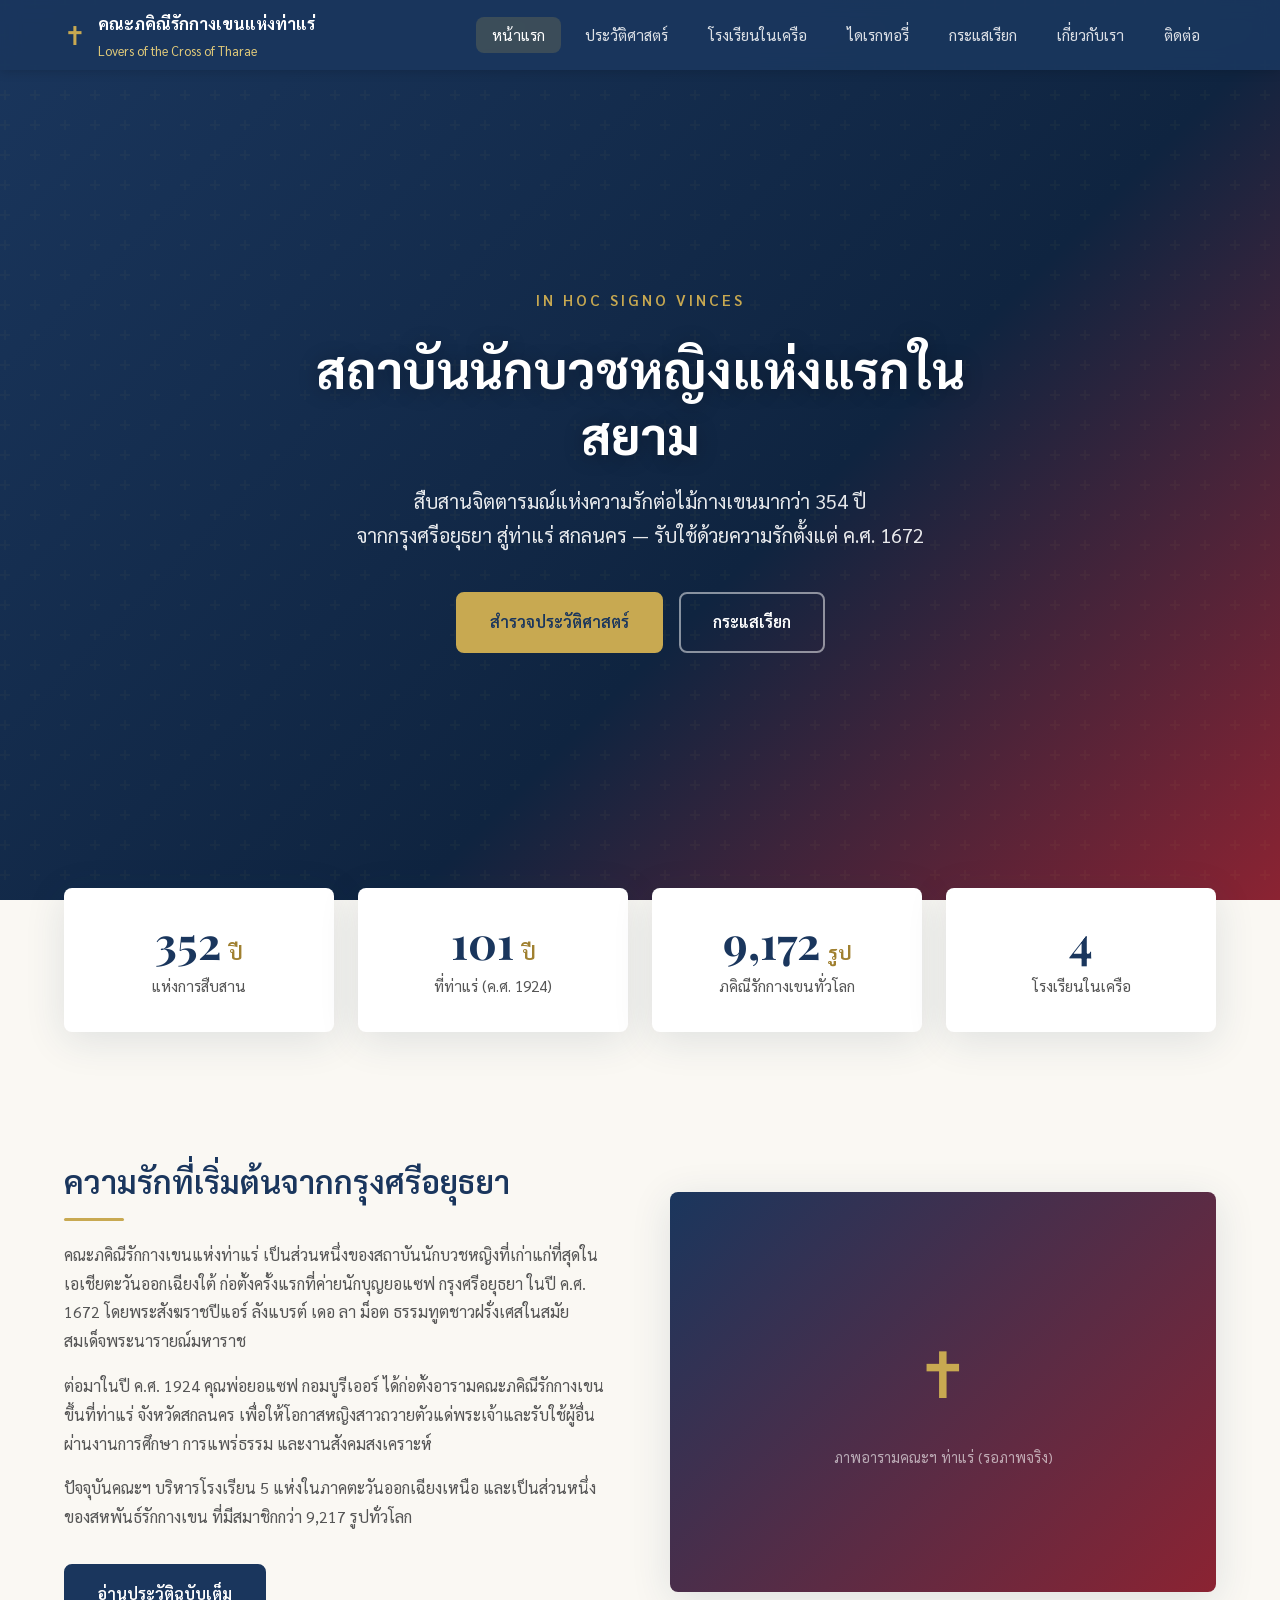
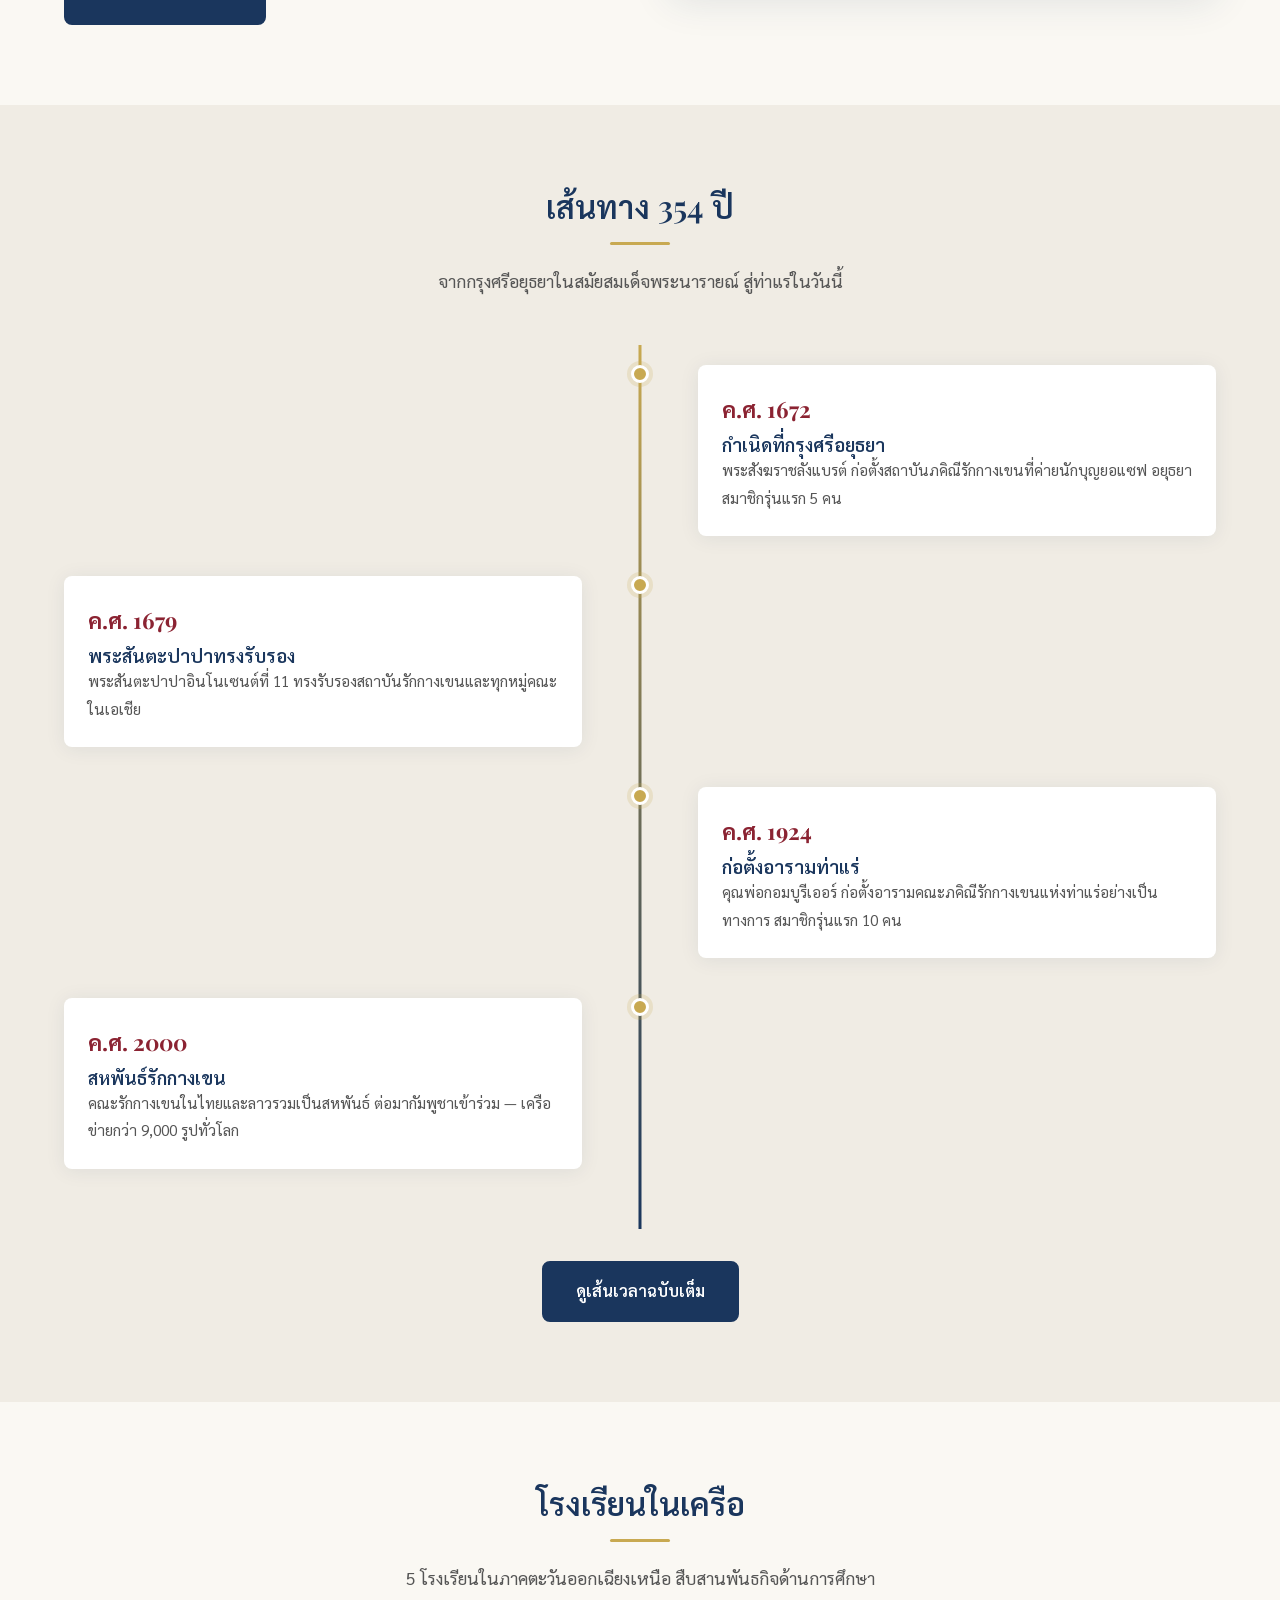
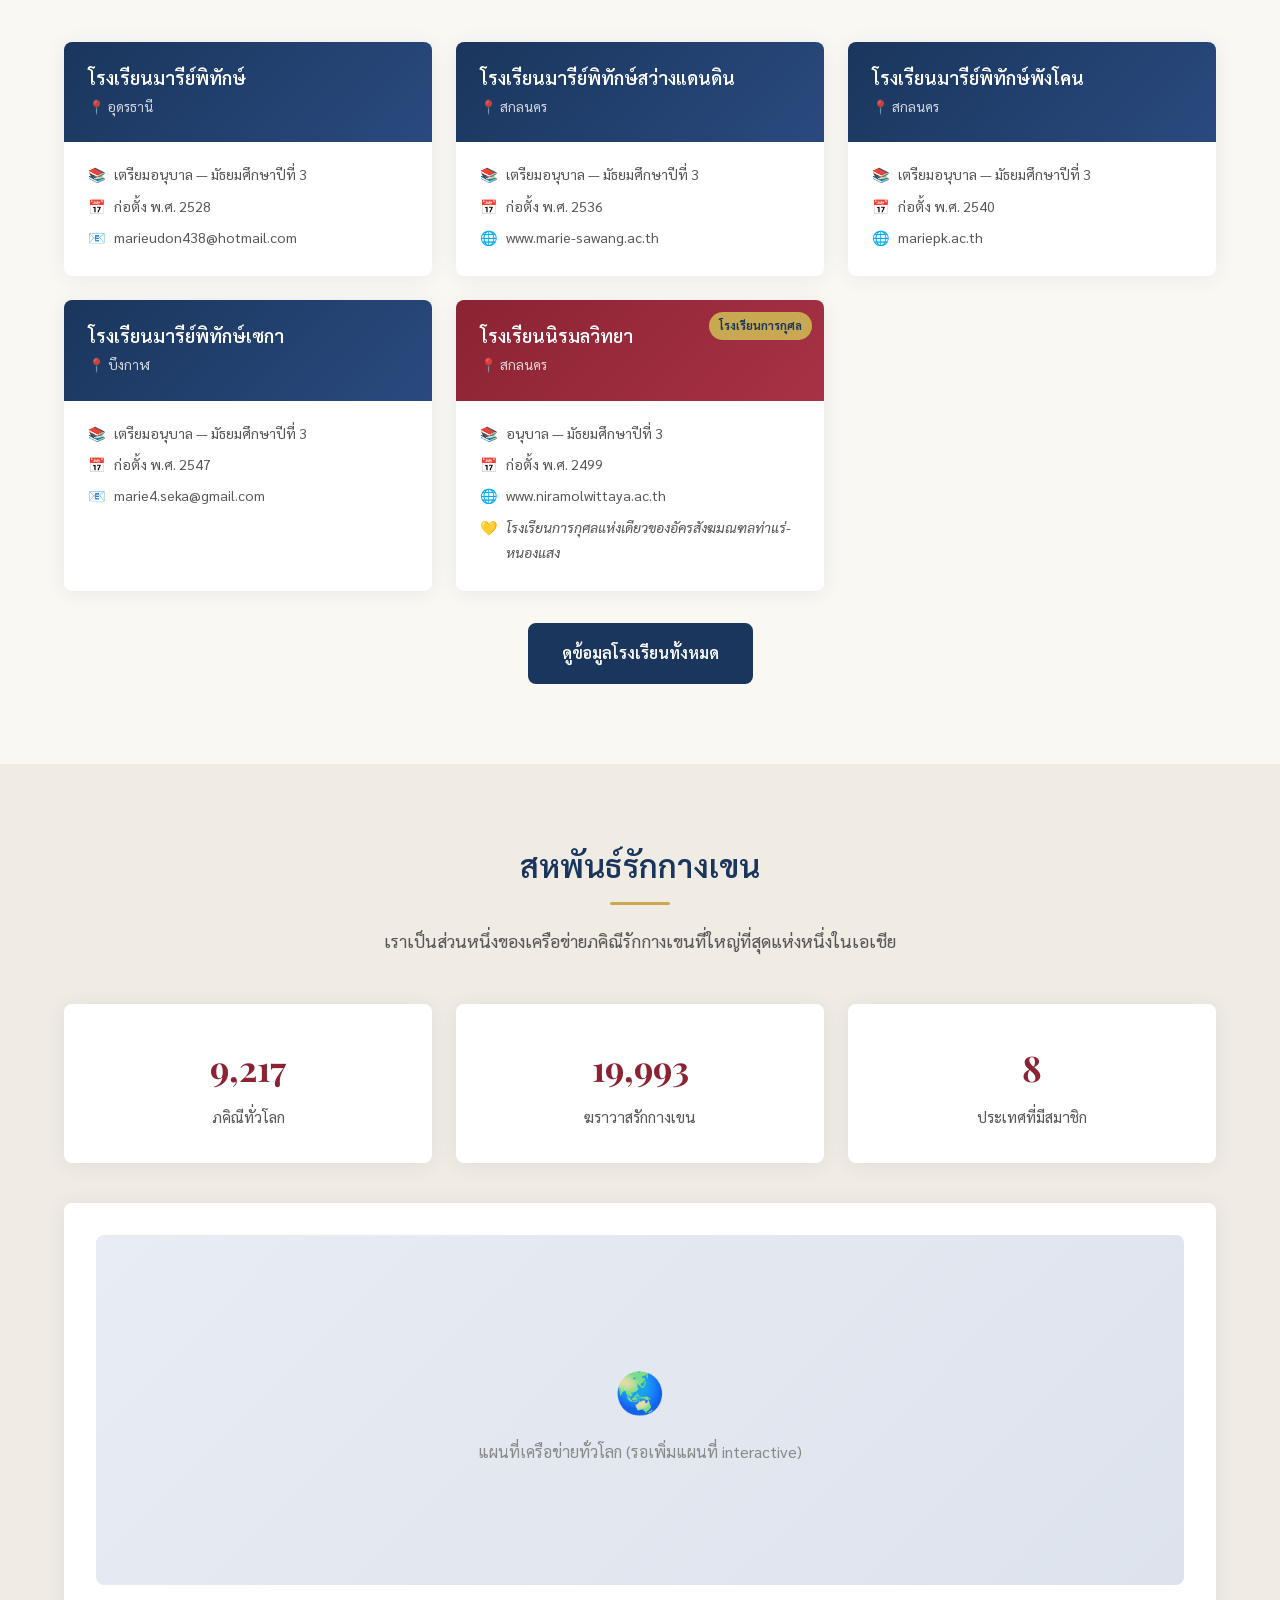
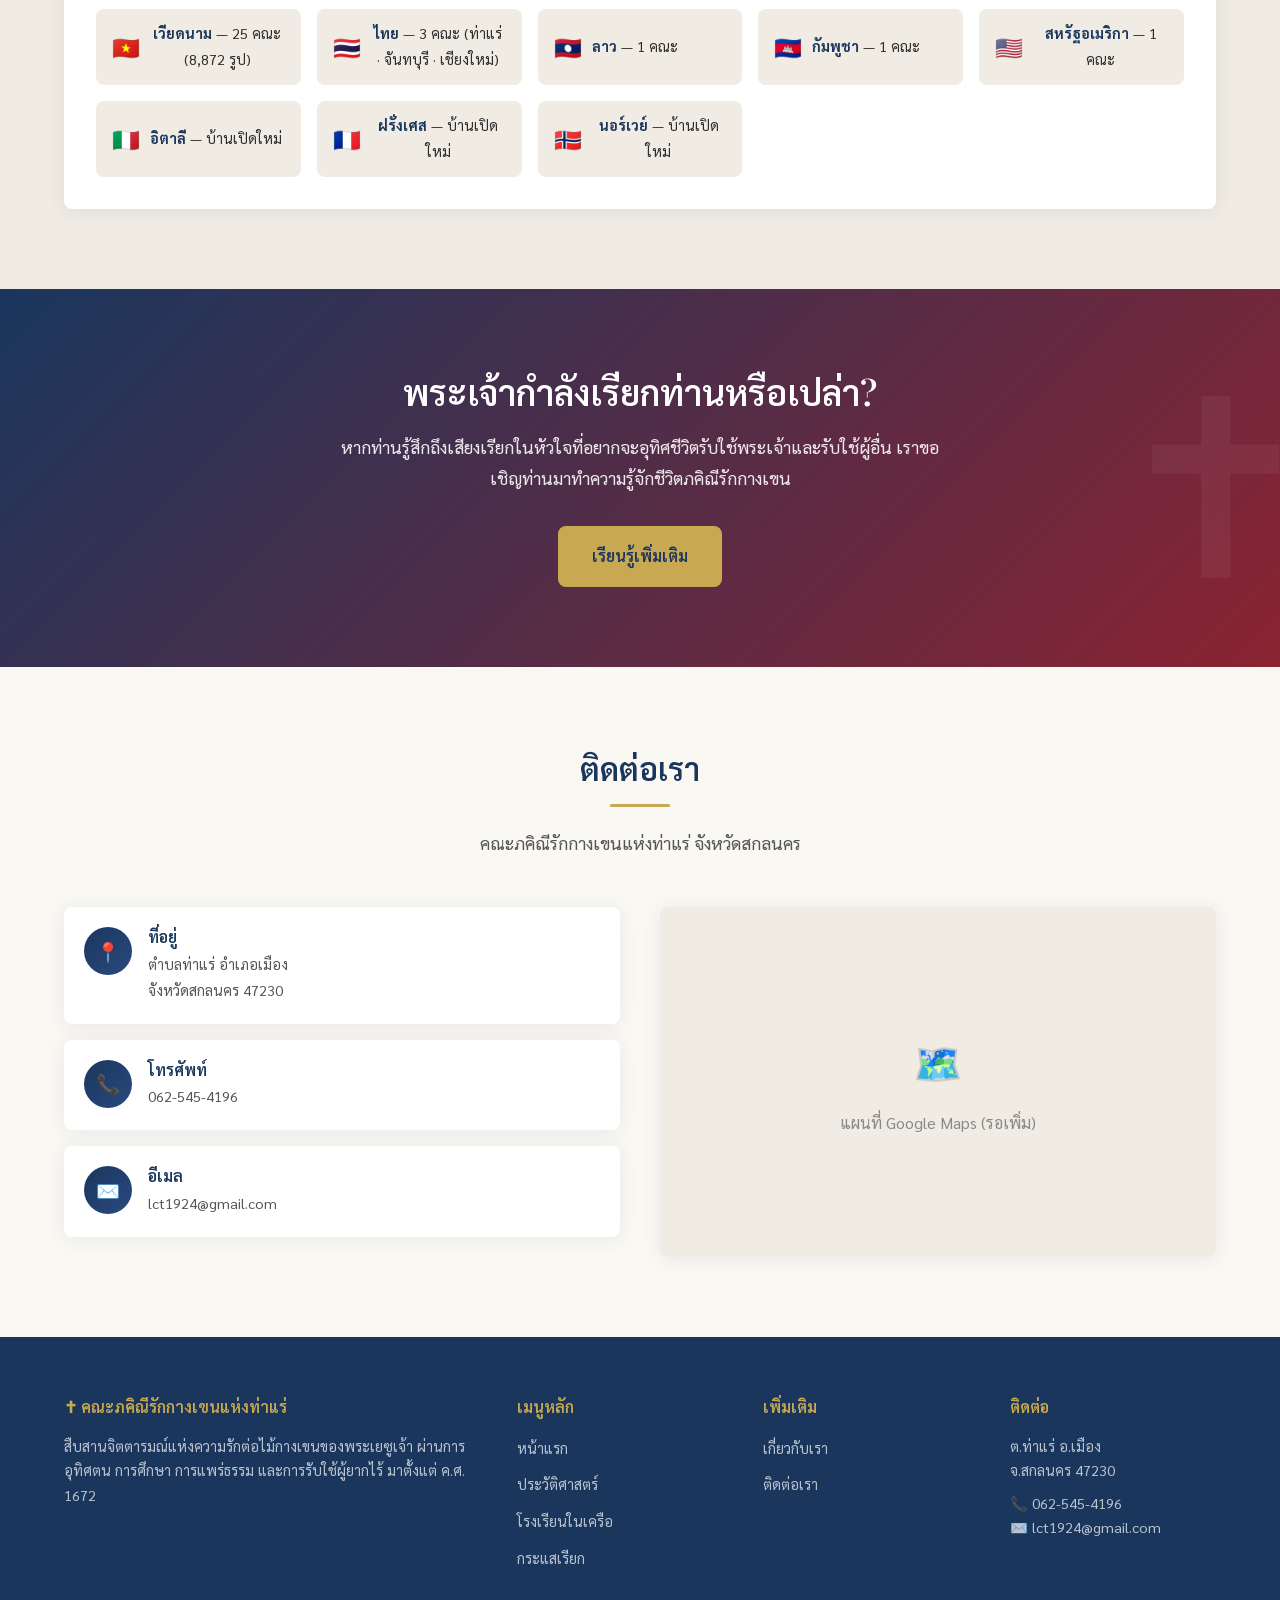
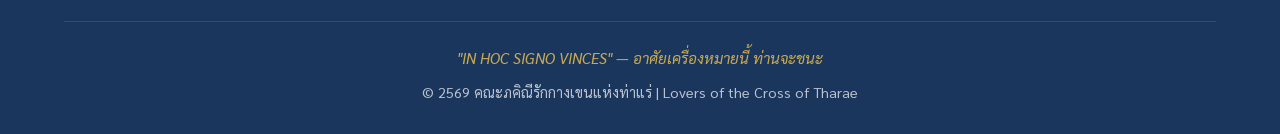
==== index.html @ d3bfa718 "Initial commit" ====
<!DOCTYPE html>
<html lang="th">
<head>
  <meta charset="UTF-8">
  <meta name="viewport" content="width=device-width, initial-scale=1.0">
  <title>คณะภคิณีรักกางเขนแห่งท่าแร่ — Lovers of the Cross of Tharae</title>
  <meta name="description" content="คณะภคิณีรักกางเขนแห่งท่าแร่ สืบสานจิตตารมณ์แห่งความรักและการรับใช้มากว่า 354 ปี จากกรุงศรีอยุธยาสู่ท่าแร่ สกลนคร">
  <link rel="preconnect" href="https://fonts.googleapis.com">
  <link rel="preconnect" href="https://fonts.gstatic.com" crossorigin>
  <link href="https://fonts.googleapis.com/css2?family=Playfair+Display:wght@400;600;700&family=Sarabun:wght@300;400;600;700&display=swap" rel="stylesheet">
  <link rel="stylesheet" href="css/style.css">
</head>
<body>

  <!-- ========== NAVIGATION ========== -->
  <nav class="navbar">
    <div class="container">
      <a href="index.html" class="nav-brand">
        <span class="cross-icon">✝</span>
        <div>
          คณะภคิณีรักกางเขนแห่งท่าแร่
          <span>Lovers of the Cross of Tharae</span>
        </div>
      </a>
      <button class="nav-toggle" aria-label="เมนู">☰</button>
      <ul class="nav-links">
        <li><a href="index.html" class="active">หน้าแรก</a></li>
        <li><a href="history.html">ประวัติศาสตร์</a></li>
        <li><a href="schools.html">โรงเรียนในเครือ</a></li>
        <li><a href="directory.html">ไดเรกทอรี่</a></li>
        <li><a href="vocation.html">กระแสเรียก</a></li>
        <li><a href="about.html">เกี่ยวกับเรา</a></li>
        <li><a href="contact.html">ติดต่อ</a></li>
      </ul>
    </div>
  </nav>

  <!-- ========== HERO ========== -->
  <section class="hero" id="home">
    <div class="hero-bg"></div>
    <div class="hero-content">
      <p class="hero-motto">IN HOC SIGNO VINCES</p>
      <h1>สถาบันนักบวชหญิงแห่งแรกในสยาม</h1>
      <p class="hero-subtitle">
        สืบสานจิตตารมณ์แห่งความรักต่อไม้กางเขนมากว่า 354 ปี<br>
        จากกรุงศรีอยุธยา สู่ท่าแร่ สกลนคร — รับใช้ด้วยความรักตั้งแต่ ค.ศ. 1672
      </p>
      <div class="hero-cta">
        <a href="history.html" class="btn btn-gold">สำรวจประวัติศาสตร์</a>
        <a href="vocation.html" class="btn btn-outline">กระแสเรียก</a>
      </div>
    </div>
  </section>

  <!-- ========== COUNTERS ========== -->
  <div class="container">
    <div class="counters">
      <div class="counter-card fade-in">
        <div class="counter-number" data-target="354" data-suffix=" ปี">0</div>
        <div class="counter-label">แห่งการสืบสาน</div>
      </div>
      <div class="counter-card fade-in">
        <div class="counter-number" data-target="102" data-suffix=" ปี">0</div>
        <div class="counter-label">ที่ท่าแร่ (ค.ศ. 1924)</div>
      </div>
      <div class="counter-card fade-in">
        <div class="counter-number" data-target="9217" data-suffix=" รูป">0</div>
        <div class="counter-label">ภคิณีรักกางเขนทั่วโลก</div>
      </div>
      <div class="counter-card fade-in">
        <div class="counter-number" data-target="5">0</div>
        <div class="counter-label">โรงเรียนในเครือ</div>
      </div>
    </div>
  </div>

  <!-- ========== ABOUT BRIEF ========== -->
  <section class="section" id="about-brief">
    <div class="container">
      <div class="about-grid">
        <div class="about-text fade-in">
          <h2>ความรักที่เริ่มต้นจากกรุงศรีอยุธยา</h2>
          <div class="section-divider" style="margin-left:0"></div>
          <p>
            คณะภคิณีรักกางเขนแห่งท่าแร่ เป็นส่วนหนึ่งของสถาบันนักบวชหญิงที่เก่าแก่ที่สุดในเอเชียตะวันออกเฉียงใต้
            ก่อตั้งครั้งแรกที่ค่ายนักบุญยอแซฟ กรุงศรีอยุธยา ในปี ค.ศ. 1672 โดยพระสังฆราชปีแอร์ ลังแบรต์ เดอ ลา ม็อต
            ธรรมทูตชาวฝรั่งเศสในสมัยสมเด็จพระนารายณ์มหาราช
          </p>
          <p>
            ต่อมาในปี ค.ศ. 1924 คุณพ่อยอแซฟ กอมบูรีเออร์ ได้ก่อตั้งอารามคณะภคิณีรักกางเขนขึ้นที่ท่าแร่ จังหวัดสกลนคร
            เพื่อให้โอกาสหญิงสาวถวายตัวแด่พระเจ้าและรับใช้ผู้อื่นผ่านงานการศึกษา การแพร่ธรรม และงานสังคมสงเคราะห์
          </p>
          <p>
            ปัจจุบันคณะฯ บริหารโรงเรียน 5 แห่งในภาคตะวันออกเฉียงเหนือ และเป็นส่วนหนึ่งของสหพันธ์รักกางเขน
            ที่มีสมาชิกกว่า 9,217 รูปทั่วโลก
          </p>
          <a href="history.html" class="btn btn-navy" style="margin-top: 16px;">อ่านประวัติฉบับเต็ม</a>
        </div>
        <div class="about-image fade-in">
          <div class="about-image-placeholder">
            ✝
            <span>ภาพอารามคณะฯ ท่าแร่ (รอภาพจริง)</span>
          </div>
        </div>
      </div>
    </div>
  </section>

  <!-- ========== TIMELINE PREVIEW ========== -->
  <section class="section section-alt" id="timeline">
    <div class="container">
      <h2 class="section-title">เส้นทาง 354 ปี</h2>
      <div class="section-divider"></div>
      <p class="section-subtitle">จากกรุงศรีอยุธยาในสมัยสมเด็จพระนารายณ์ สู่ท่าแร่ในวันนี้</p>

      <div class="timeline-preview">
        <div class="timeline-line"></div>

        <div class="timeline-item fade-in">
          <div class="timeline-content">
            <div class="timeline-year">ค.ศ. 1672</div>
            <h4>กำเนิดที่กรุงศรีอยุธยา</h4>
            <p>พระสังฆราชลังแบรต์ ก่อตั้งสถาบันภคิณีรักกางเขนที่ค่ายนักบุญยอแซฟ อยุธยา สมาชิกรุ่นแรก 5 คน</p>
          </div>
          <div class="timeline-dot"></div>
        </div>

        <div class="timeline-item fade-in">
          <div class="timeline-content">
            <div class="timeline-year">ค.ศ. 1679</div>
            <h4>พระสันตะปาปาทรงรับรอง</h4>
            <p>พระสันตะปาปาอินโนเซนต์ที่ 11 ทรงรับรองสถาบันรักกางเขนและทุกหมู่คณะในเอเชีย</p>
          </div>
          <div class="timeline-dot"></div>
        </div>

        <div class="timeline-item fade-in">
          <div class="timeline-content">
            <div class="timeline-year">ค.ศ. 1924</div>
            <h4>ก่อตั้งอารามท่าแร่</h4>
            <p>คุณพ่อกอมบูรีเออร์ ก่อตั้งอารามคณะภคิณีรักกางเขนแห่งท่าแร่อย่างเป็นทางการ สมาชิกรุ่นแรก 10 คน</p>
          </div>
          <div class="timeline-dot"></div>
        </div>

        <div class="timeline-item fade-in">
          <div class="timeline-content">
            <div class="timeline-year">ค.ศ. 2000</div>
            <h4>สหพันธ์รักกางเขน</h4>
            <p>คณะรักกางเขนในไทยและลาวรวมเป็นสหพันธ์ ต่อมากัมพูชาเข้าร่วม — เครือข่ายกว่า 9,000 รูปทั่วโลก</p>
          </div>
          <div class="timeline-dot"></div>
        </div>
      </div>

      <div style="text-align:center; margin-top: 32px;">
        <a href="history.html" class="btn btn-navy">ดูเส้นเวลาฉบับเต็ม</a>
      </div>
    </div>
  </section>

  <!-- ========== SCHOOLS ========== -->
  <section class="section" id="schools">
    <div class="container">
      <h2 class="section-title">โรงเรียนในเครือ</h2>
      <div class="section-divider"></div>
      <p class="section-subtitle">5 โรงเรียนในภาคตะวันออกเฉียงเหนือ สืบสานพันธกิจด้านการศึกษา</p>

      <div class="schools-grid">

        <div class="school-card fade-in">
          <div class="school-card-header">
            <h3>โรงเรียนมารีย์พิทักษ์</h3>
            <div class="school-location">📍 อุดรธานี</div>
          </div>
          <div class="school-card-body">
            <div class="school-info-row"><span class="icon">📚</span> เตรียมอนุบาล — มัธยมศึกษาปีที่ 3</div>
            <div class="school-info-row"><span class="icon">📅</span> ก่อตั้ง พ.ศ. 2528</div>
            <div class="school-info-row"><span class="icon">📧</span> marieudon438@hotmail.com</div>
          </div>
        </div>

        <div class="school-card fade-in">
          <div class="school-card-header">
            <h3>โรงเรียนมารีย์พิทักษ์สว่างแดนดิน</h3>
            <div class="school-location">📍 สกลนคร</div>
          </div>
          <div class="school-card-body">
            <div class="school-info-row"><span class="icon">📚</span> เตรียมอนุบาล — มัธยมศึกษาปีที่ 3</div>
            <div class="school-info-row"><span class="icon">📅</span> ก่อตั้ง พ.ศ. 2536</div>
            <div class="school-info-row"><span class="icon">🌐</span> www.marie-sawang.ac.th</div>
          </div>
        </div>

        <div class="school-card fade-in">
          <div class="school-card-header">
            <h3>โรงเรียนมารีย์พิทักษ์พังโคน</h3>
            <div class="school-location">📍 สกลนคร</div>
          </div>
          <div class="school-card-body">
            <div class="school-info-row"><span class="icon">📚</span> เตรียมอนุบาล — มัธยมศึกษาปีที่ 3</div>
            <div class="school-info-row"><span class="icon">📅</span> ก่อตั้ง พ.ศ. 2540</div>
            <div class="school-info-row"><span class="icon">🌐</span> mariepk.ac.th</div>
          </div>
        </div>

        <div class="school-card fade-in">
          <div class="school-card-header">
            <h3>โรงเรียนมารีย์พิทักษ์เซกา</h3>
            <div class="school-location">📍 บึงกาฬ</div>
          </div>
          <div class="school-card-body">
            <div class="school-info-row"><span class="icon">📚</span> เตรียมอนุบาล — มัธยมศึกษาปีที่ 3</div>
            <div class="school-info-row"><span class="icon">📅</span> ก่อตั้ง พ.ศ. 2547</div>
            <div class="school-info-row"><span class="icon">📧</span> marie4.seka@gmail.com</div>
          </div>
        </div>

        <div class="school-card fade-in">
          <div class="school-card-header charity">
            <h3>โรงเรียนนิรมลวิทยา</h3>
            <div class="school-location">📍 สกลนคร</div>
            <span class="school-badge">โรงเรียนการกุศล</span>
          </div>
          <div class="school-card-body">
            <div class="school-info-row"><span class="icon">📚</span> อนุบาล — มัธยมศึกษาปีที่ 3</div>
            <div class="school-info-row"><span class="icon">📅</span> ก่อตั้ง พ.ศ. 2499</div>
            <div class="school-info-row"><span class="icon">🌐</span> www.niramolwittaya.ac.th</div>
            <div class="school-info-row"><span class="icon">💛</span> <em>โรงเรียนการกุศลแห่งเดียวของอัครสังฆมณฑลท่าแร่-หนองแสง</em></div>
          </div>
        </div>

      </div>

      <div style="text-align:center; margin-top: 32px;">
        <a href="schools.html" class="btn btn-navy">ดูข้อมูลโรงเรียนทั้งหมด</a>
      </div>
    </div>
  </section>

  <!-- ========== FEDERATION ========== -->
  <section class="section section-alt" id="federation">
    <div class="container">
      <h2 class="section-title">สหพันธ์รักกางเขน</h2>
      <div class="section-divider"></div>
      <p class="section-subtitle">เราเป็นส่วนหนึ่งของเครือข่ายภคิณีรักกางเขนที่ใหญ่ที่สุดแห่งหนึ่งในเอเชีย</p>

      <div class="federation-stats">
        <div class="fed-stat fade-in">
          <div class="fed-stat-number">9,217</div>
          <div class="fed-stat-label">ภคิณีทั่วโลก</div>
        </div>
        <div class="fed-stat fade-in">
          <div class="fed-stat-number">19,993</div>
          <div class="fed-stat-label">ฆราวาสรักกางเขน</div>
        </div>
        <div class="fed-stat fade-in">
          <div class="fed-stat-number">8</div>
          <div class="fed-stat-label">ประเทศที่มีสมาชิก</div>
        </div>
      </div>

      <div class="federation-map-container fade-in">
        <div class="federation-map-placeholder">
          <span class="icon">🌏</span>
          <span>แผนที่เครือข่ายทั่วโลก (รอเพิ่มแผนที่ interactive)</span>
        </div>
        <div class="fed-locations">
          <div class="fed-location"><span class="flag">🇻🇳</span> <div><strong>เวียดนาม</strong> — 25 คณะ (8,872 รูป)</div></div>
          <div class="fed-location"><span class="flag">🇹🇭</span> <div><strong>ไทย</strong> — 3 คณะ (ท่าแร่ · จันทบุรี · เชียงใหม่)</div></div>
          <div class="fed-location"><span class="flag">🇱🇦</span> <div><strong>ลาว</strong> — 1 คณะ</div></div>
          <div class="fed-location"><span class="flag">🇰🇭</span> <div><strong>กัมพูชา</strong> — 1 คณะ</div></div>
          <div class="fed-location"><span class="flag">🇺🇸</span> <div><strong>สหรัฐอเมริกา</strong> — 1 คณะ</div></div>
          <div class="fed-location"><span class="flag">🇮🇹</span> <div><strong>อิตาลี</strong> — บ้านเปิดใหม่</div></div>
          <div class="fed-location"><span class="flag">🇫🇷</span> <div><strong>ฝรั่งเศส</strong> — บ้านเปิดใหม่</div></div>
          <div class="fed-location"><span class="flag">🇳🇴</span> <div><strong>นอร์เวย์</strong> — บ้านเปิดใหม่</div></div>
        </div>
      </div>
    </div>
  </section>

  <!-- ========== VOCATION CTA ========== -->
  <section class="vocation-cta">
    <div class="container">
      <h2>พระเจ้ากำลังเรียกท่านหรือเปล่า?</h2>
      <p>
        หากท่านรู้สึกถึงเสียงเรียกในหัวใจที่อยากจะอุทิศชีวิตรับใช้พระเจ้าและรับใช้ผู้อื่น
        เราขอเชิญท่านมาทำความรู้จักชีวิตภคิณีรักกางเขน
      </p>
      <a href="vocation.html" class="btn btn-gold">เรียนรู้เพิ่มเติม</a>
    </div>
  </section>

  <!-- ========== CONTACT ========== -->
  <section class="section" id="contact">
    <div class="container">
      <h2 class="section-title">ติดต่อเรา</h2>
      <div class="section-divider"></div>
      <p class="section-subtitle">คณะภคิณีรักกางเขนแห่งท่าแร่ จังหวัดสกลนคร</p>

      <div class="contact-grid">
        <div>
          <div class="contact-info-card fade-in">
            <div class="contact-icon">📍</div>
            <div class="contact-detail">
              <h4>ที่อยู่</h4>
              <p>ตำบลท่าแร่ อำเภอเมือง<br>จังหวัดสกลนคร 47230</p>
            </div>
          </div>
          <div class="contact-info-card fade-in">
            <div class="contact-icon">📞</div>
            <div class="contact-detail">
              <h4>โทรศัพท์</h4>
              <p>062-545-4196</p>
            </div>
          </div>
          <div class="contact-info-card fade-in">
            <div class="contact-icon">✉️</div>
            <div class="contact-detail">
              <h4>อีเมล</h4>
              <p>lct1924@gmail.com</p>
            </div>
          </div>
        </div>
        <div class="contact-map-placeholder fade-in">
          <span class="icon">🗺️</span>
          <span>แผนที่ Google Maps (รอเพิ่ม)</span>
        </div>
      </div>
    </div>
  </section>

  <!-- ========== FOOTER ========== -->
  <footer class="footer">
    <div class="container">
      <div class="footer-grid">
        <div>
          <h4>✝ คณะภคิณีรักกางเขนแห่งท่าแร่</h4>
          <p>สืบสานจิตตารมณ์แห่งความรักต่อไม้กางเขนของพระเยซูเจ้า ผ่านการอุทิศตน การศึกษา การแพร่ธรรม และการรับใช้ผู้ยากไร้ มาตั้งแต่ ค.ศ. 1672</p>
        </div>
        <div>
          <h4>เมนูหลัก</h4>
          <ul class="footer-links">
            <li><a href="index.html">หน้าแรก</a></li>
            <li><a href="history.html">ประวัติศาสตร์</a></li>
            <li><a href="schools.html">โรงเรียนในเครือ</a></li>
            <li><a href="vocation.html">กระแสเรียก</a></li>
          </ul>
        </div>
        <div>
          <h4>เพิ่มเติม</h4>
          <ul class="footer-links">
            <li><a href="about.html">เกี่ยวกับเรา</a></li>
            <li><a href="contact.html">ติดต่อเรา</a></li>
          </ul>
        </div>
        <div>
          <h4>ติดต่อ</h4>
          <p>ต.ท่าแร่ อ.เมือง<br>จ.สกลนคร 47230</p>
          <p style="margin-top:8px">📞 062-545-4196<br>✉️ lct1924@gmail.com</p>
        </div>
      </div>
      <div class="footer-bottom">
        <p class="motto">"IN HOC SIGNO VINCES" — อาศัยเครื่องหมายนี้ ท่านจะชนะ</p>
        <p>&copy; 2569 คณะภคิณีรักกางเขนแห่งท่าแร่ | Lovers of the Cross of Tharae</p>
      </div>
    </div>
  </footer>

  <script src="js/main.js"></script>
</body>
</html>
---- css/style.css ----
/* ============================================
   LCT — คณะภคิณีรักกางเขนแห่งท่าแร่
   Lovers of the Cross of Tharae
   Main Stylesheet
   ============================================ */

/* --- CSS Variables --- */
:root {
  --navy: #1a365d;
  --navy-light: #2a4a7f;
  --gold: #c8a951;
  --gold-light: #e2cb7a;
  --gold-dark: #a08030;
  --crimson: #8b2332;
  --crimson-light: #a83245;
  --warm-white: #faf8f3;
  --warm-gray: #f0ece4;
  --text-dark: #2d2d2d;
  --text-medium: #555;
  --text-light: #888;
  --border: #e0dbd0;
  --shadow: 0 2px 20px rgba(26,54,93,0.08);
  --shadow-lg: 0 8px 40px rgba(26,54,93,0.12);
  --radius: 8px;
  --transition: 0.3s ease;
  --max-width: 1200px;
  --font-thai: 'Sarabun', 'Noto Sans Thai', sans-serif;
  --font-heading: 'Playfair Display', 'Sarabun', serif;
}

/* --- Reset & Base --- */
*, *::before, *::after { box-sizing: border-box; margin: 0; padding: 0; }

html { scroll-behavior: smooth; font-size: 16px; }

body {
  font-family: var(--font-thai);
  color: var(--text-dark);
  background: var(--warm-white);
  line-height: 1.8;
  -webkit-font-smoothing: antialiased;
}

img { max-width: 100%; height: auto; display: block; }
a { color: var(--navy); text-decoration: none; transition: color var(--transition); }
a:hover { color: var(--gold-dark); }

.container { max-width: var(--max-width); margin: 0 auto; padding: 0 24px; }

/* --- Typography --- */
h1, h2, h3, h4 { font-family: var(--font-heading); color: var(--navy); line-height: 1.3; }
h1 { font-size: 2.8rem; font-weight: 700; }
h2 { font-size: 2rem; font-weight: 600; }
h3 { font-size: 1.4rem; font-weight: 600; }
h4 { font-size: 1.15rem; font-weight: 600; }

.section-title {
  text-align: center;
  margin-bottom: 12px;
  position: relative;
}
.section-subtitle {
  text-align: center;
  color: var(--text-medium);
  font-size: 1.1rem;
  margin-bottom: 48px;
  max-width: 600px;
  margin-left: auto;
  margin-right: auto;
}
.section-divider {
  width: 60px;
  height: 3px;
  background: var(--gold);
  margin: 16px auto 20px;
  border-radius: 2px;
}

/* --- Navigation --- */
.navbar {
  position: fixed;
  top: 0;
  left: 0;
  right: 0;
  z-index: 1000;
  background: rgba(26, 54, 93, 0.95);
  backdrop-filter: blur(10px);
  -webkit-backdrop-filter: blur(10px);
  box-shadow: 0 2px 10px rgba(0,0,0,0.15);
  transition: background var(--transition);
}
.navbar .container {
  display: flex;
  align-items: center;
  justify-content: space-between;
  height: 70px;
}
.nav-brand {
  display: flex;
  align-items: center;
  gap: 12px;
  color: white;
  font-weight: 700;
  font-size: 1.05rem;
}
.nav-brand .cross-icon {
  font-size: 1.6rem;
  color: var(--gold);
}
.nav-brand span { color: var(--gold-light); font-size: 0.8rem; display: block; font-weight: 400; }

.nav-links {
  display: flex;
  list-style: none;
  gap: 8px;
}
.nav-links a {
  color: rgba(255,255,255,0.85);
  padding: 8px 16px;
  border-radius: var(--radius);
  font-size: 0.95rem;
  transition: all var(--transition);
}
.nav-links a:hover, .nav-links a.active {
  color: white;
  background: rgba(200,169,81,0.2);
}

.nav-toggle {
  display: none;
  background: none;
  border: none;
  color: white;
  font-size: 1.5rem;
  cursor: pointer;
  padding: 8px;
}

/* --- Hero --- */
.hero {
  position: relative;
  min-height: 100vh;
  display: flex;
  align-items: center;
  justify-content: center;
  text-align: center;
  color: white;
  overflow: hidden;
}
.hero-bg {
  position: absolute;
  inset: 0;
  background: linear-gradient(135deg, var(--navy) 0%, #0f2440 60%, var(--crimson) 100%);
  z-index: 0;
}
.hero-bg::after {
  content: '';
  position: absolute;
  inset: 0;
  background: url("data:image/svg+xml,%3Csvg width='60' height='60' viewBox='0 0 60 60' xmlns='http://www.w3.org/2000/svg'%3E%3Cg fill='none' fill-rule='evenodd'%3E%3Cg fill='%23c8a951' fill-opacity='0.04'%3E%3Cpath d='M36 34v-4h-2v4h-4v2h4v4h2v-4h4v-2h-4zm0-30V0h-2v4h-4v2h4v4h2V6h4V4h-4zM6 34v-4H4v4H0v2h4v4h2v-4h4v-2H6zM6 4V0H4v4H0v2h4v4h2V6h4V4H6z'/%3E%3C/g%3E%3C/g%3E%3C/svg%3E");
}
.hero-content {
  position: relative;
  z-index: 1;
  max-width: 800px;
  padding: 120px 24px 80px;
}
.hero-motto {
  font-size: 0.95rem;
  letter-spacing: 3px;
  text-transform: uppercase;
  color: var(--gold);
  margin-bottom: 20px;
  font-weight: 600;
}
.hero h1 {
  color: white;
  font-size: 3.2rem;
  margin-bottom: 16px;
  text-shadow: 0 2px 20px rgba(0,0,0,0.3);
}
.hero-subtitle {
  font-size: 1.25rem;
  opacity: 0.9;
  margin-bottom: 40px;
  line-height: 1.7;
}
.hero-cta {
  display: inline-flex;
  gap: 16px;
  flex-wrap: wrap;
  justify-content: center;
}

/* --- Buttons --- */
.btn {
  display: inline-block;
  padding: 14px 32px;
  border-radius: var(--radius);
  font-size: 1rem;
  font-weight: 600;
  cursor: pointer;
  transition: all var(--transition);
  border: 2px solid transparent;
  font-family: var(--font-thai);
}
.btn-gold {
  background: var(--gold);
  color: var(--navy);
  border-color: var(--gold);
}
.btn-gold:hover {
  background: var(--gold-light);
  color: var(--navy);
  transform: translateY(-2px);
  box-shadow: 0 4px 15px rgba(200,169,81,0.4);
}
.btn-outline {
  background: transparent;
  color: white;
  border-color: rgba(255,255,255,0.5);
}
.btn-outline:hover {
  background: rgba(255,255,255,0.1);
  border-color: white;
  color: white;
  transform: translateY(-2px);
}
.btn-navy {
  background: var(--navy);
  color: white;
  border-color: var(--navy);
}
.btn-navy:hover {
  background: var(--navy-light);
  color: white;
  transform: translateY(-2px);
  box-shadow: 0 4px 15px rgba(26,54,93,0.3);
}

/* --- Counters --- */
.counters {
  display: grid;
  grid-template-columns: repeat(4, 1fr);
  gap: 24px;
  padding: 48px 0;
  position: relative;
  z-index: 1;
  margin-top: -60px;
}
.counter-card {
  background: white;
  padding: 32px 20px;
  border-radius: var(--radius);
  text-align: center;
  box-shadow: var(--shadow-lg);
  transition: transform var(--transition);
}
.counter-card:hover { transform: translateY(-4px); }
.counter-number {
  font-size: 2.8rem;
  font-weight: 700;
  color: var(--navy);
  font-family: var(--font-heading);
  line-height: 1;
}
.counter-number .suffix {
  font-size: 1.2rem;
  color: var(--gold-dark);
  margin-left: 4px;
}
.counter-label {
  font-size: 0.95rem;
  color: var(--text-medium);
  margin-top: 8px;
}

/* --- Sections --- */
.section { padding: 80px 0; }
.section-alt { background: var(--warm-gray); }

/* --- About Brief --- */
.about-grid {
  display: grid;
  grid-template-columns: 1fr 1fr;
  gap: 60px;
  align-items: center;
}
.about-text p { margin-bottom: 16px; color: var(--text-medium); }
.about-image {
  position: relative;
  border-radius: var(--radius);
  overflow: hidden;
  box-shadow: var(--shadow-lg);
}
.about-image-placeholder {
  background: linear-gradient(135deg, var(--navy) 0%, var(--crimson) 100%);
  height: 400px;
  display: flex;
  align-items: center;
  justify-content: center;
  color: var(--gold);
  font-size: 4rem;
  flex-direction: column;
  gap: 16px;
}
.about-image-placeholder span {
  font-size: 0.9rem;
  color: rgba(255,255,255,0.6);
}

/* --- Timeline Preview --- */
.timeline-preview {
  position: relative;
  padding: 20px 0;
}
.timeline-line {
  position: absolute;
  left: 50%;
  top: 0;
  bottom: 0;
  width: 3px;
  background: linear-gradient(to bottom, var(--gold), var(--navy));
  transform: translateX(-50%);
}
.timeline-item {
  display: flex;
  align-items: flex-start;
  margin-bottom: 40px;
  position: relative;
}
.timeline-item:nth-child(odd) { flex-direction: row; }
.timeline-item:nth-child(even) { flex-direction: row-reverse; }
.timeline-content {
  width: 45%;
  padding: 24px;
  background: white;
  border-radius: var(--radius);
  box-shadow: var(--shadow);
  transition: transform var(--transition), box-shadow var(--transition);
}
.timeline-content:hover {
  transform: translateY(-4px);
  box-shadow: var(--shadow-lg);
}
.timeline-dot {
  position: absolute;
  left: 50%;
  transform: translateX(-50%);
  width: 18px;
  height: 18px;
  background: var(--gold);
  border: 3px solid white;
  border-radius: 50%;
  box-shadow: 0 0 0 4px rgba(200,169,81,0.2);
  z-index: 1;
}
.timeline-year {
  font-family: var(--font-heading);
  font-size: 1.4rem;
  color: var(--crimson);
  font-weight: 700;
  margin-bottom: 4px;
}
.timeline-content p { color: var(--text-medium); font-size: 0.95rem; }

/* --- Schools Grid --- */
.schools-grid {
  display: grid;
  grid-template-columns: repeat(3, 1fr);
  gap: 24px;
}
.school-card {
  background: white;
  border-radius: var(--radius);
  overflow: hidden;
  box-shadow: var(--shadow);
  transition: transform var(--transition), box-shadow var(--transition);
}
.school-card:hover {
  transform: translateY(-6px);
  box-shadow: var(--shadow-lg);
}
.school-card-header {
  background: linear-gradient(135deg, var(--navy), var(--navy-light));
  padding: 24px;
  color: white;
  position: relative;
}
.school-card-header.charity {
  background: linear-gradient(135deg, var(--crimson), var(--crimson-light));
}
.school-card-header h3 { color: white; font-size: 1.15rem; margin-bottom: 4px; }
.school-card-header .school-location {
  font-size: 0.85rem;
  opacity: 0.8;
  display: flex;
  align-items: center;
  gap: 6px;
}
.school-badge {
  position: absolute;
  top: 12px;
  right: 12px;
  background: var(--gold);
  color: var(--navy);
  font-size: 0.7rem;
  font-weight: 700;
  padding: 4px 10px;
  border-radius: 20px;
}
.school-card-body { padding: 20px 24px; }
.school-card-body p { color: var(--text-medium); font-size: 0.9rem; margin-bottom: 8px; }
.school-info-row {
  display: flex;
  align-items: flex-start;
  gap: 8px;
  margin-bottom: 6px;
  font-size: 0.88rem;
  color: var(--text-medium);
}
.school-info-row .icon { color: var(--gold-dark); flex-shrink: 0; width: 18px; }

/* --- Federation --- */
.federation-stats {
  display: grid;
  grid-template-columns: repeat(3, 1fr);
  gap: 24px;
  margin-bottom: 40px;
}
.fed-stat {
  text-align: center;
  padding: 32px 20px;
  background: white;
  border-radius: var(--radius);
  box-shadow: var(--shadow);
}
.fed-stat-number {
  font-size: 2.2rem;
  font-weight: 700;
  color: var(--crimson);
  font-family: var(--font-heading);
}
.fed-stat-label { color: var(--text-medium); font-size: 0.95rem; margin-top: 4px; }

.federation-map-container {
  background: white;
  border-radius: var(--radius);
  box-shadow: var(--shadow);
  padding: 32px;
  text-align: center;
}
.federation-map-placeholder {
  background: linear-gradient(135deg, #e8ecf3 0%, #dde3ed 100%);
  height: 350px;
  border-radius: var(--radius);
  display: flex;
  align-items: center;
  justify-content: center;
  color: var(--text-light);
  font-size: 1rem;
  flex-direction: column;
  gap: 12px;
}
.federation-map-placeholder .icon { font-size: 2.5rem; color: var(--navy); }

.fed-locations {
  display: grid;
  grid-template-columns: repeat(auto-fit, minmax(200px, 1fr));
  gap: 16px;
  margin-top: 24px;
}
.fed-location {
  display: flex;
  align-items: center;
  gap: 10px;
  padding: 12px 16px;
  background: var(--warm-gray);
  border-radius: var(--radius);
  font-size: 0.9rem;
}
.fed-location .flag { font-size: 1.4rem; }
.fed-location strong { color: var(--navy); }

/* --- Vocation CTA --- */
.vocation-cta {
  background: linear-gradient(135deg, var(--navy) 0%, var(--crimson) 100%);
  color: white;
  text-align: center;
  padding: 80px 24px;
  position: relative;
  overflow: hidden;
}
.vocation-cta::before {
  content: '✝';
  position: absolute;
  right: -40px;
  top: -40px;
  font-size: 250px;
  opacity: 0.05;
  color: white;
}
.vocation-cta h2 { color: white; margin-bottom: 16px; font-size: 2.2rem; }
.vocation-cta p { opacity: 0.9; max-width: 600px; margin: 0 auto 32px; font-size: 1.1rem; }

/* --- Contact --- */
.contact-grid {
  display: grid;
  grid-template-columns: 1fr 1fr;
  gap: 40px;
}
.contact-info-card {
  display: flex;
  align-items: flex-start;
  gap: 16px;
  padding: 20px;
  background: white;
  border-radius: var(--radius);
  box-shadow: var(--shadow);
  margin-bottom: 16px;
}
.contact-icon {
  width: 48px;
  height: 48px;
  background: linear-gradient(135deg, var(--navy), var(--navy-light));
  border-radius: 50%;
  display: flex;
  align-items: center;
  justify-content: center;
  color: var(--gold);
  font-size: 1.2rem;
  flex-shrink: 0;
}
.contact-detail h4 { margin-bottom: 4px; font-size: 1rem; }
.contact-detail p { color: var(--text-medium); font-size: 0.9rem; }

.contact-map-placeholder {
  background: var(--warm-gray);
  height: 100%;
  min-height: 350px;
  border-radius: var(--radius);
  display: flex;
  align-items: center;
  justify-content: center;
  color: var(--text-light);
  flex-direction: column;
  gap: 12px;
  box-shadow: var(--shadow);
}
.contact-map-placeholder .icon { font-size: 2.5rem; color: var(--navy); }

/* --- Footer --- */
.footer {
  background: var(--navy);
  color: rgba(255,255,255,0.7);
  padding: 60px 0 30px;
}
.footer-grid {
  display: grid;
  grid-template-columns: 2fr 1fr 1fr 1fr;
  gap: 40px;
  margin-bottom: 40px;
}
.footer h4 {
  color: var(--gold);
  margin-bottom: 16px;
  font-size: 1rem;
}
.footer p { font-size: 0.9rem; line-height: 1.7; }
.footer-links { list-style: none; }
.footer-links li { margin-bottom: 8px; }
.footer-links a {
  color: rgba(255,255,255,0.7);
  font-size: 0.9rem;
  transition: color var(--transition);
}
.footer-links a:hover { color: var(--gold); }
.footer-bottom {
  border-top: 1px solid rgba(255,255,255,0.1);
  padding-top: 24px;
  text-align: center;
  font-size: 0.85rem;
}
.footer-bottom .motto {
  color: var(--gold);
  font-style: italic;
  margin-bottom: 8px;
  font-size: 0.95rem;
}

/* --- Responsive --- */
@media (max-width: 968px) {
  .nav-links { display: none; }
  .nav-links.active {
    display: flex;
    flex-direction: column;
    position: absolute;
    top: 70px;
    left: 0;
    right: 0;
    background: var(--navy);
    padding: 16px;
    box-shadow: 0 4px 20px rgba(0,0,0,0.2);
  }
  .nav-toggle { display: block; }
  .hero h1 { font-size: 2.2rem; }
  .counters { grid-template-columns: repeat(2, 1fr); margin-top: -40px; }
  .about-grid { grid-template-columns: 1fr; gap: 32px; }
  .schools-grid { grid-template-columns: 1fr 1fr; }
  .timeline-line { left: 20px; }
  .timeline-item, .timeline-item:nth-child(even) { flex-direction: row; padding-left: 50px; }
  .timeline-content { width: 100%; }
  .timeline-dot { left: 20px; }
  .federation-stats { grid-template-columns: 1fr; }
  .contact-grid { grid-template-columns: 1fr; }
  .footer-grid { grid-template-columns: 1fr 1fr; }
}

@media (max-width: 640px) {
  h1 { font-size: 2rem; }
  h2 { font-size: 1.6rem; }
  .hero h1 { font-size: 1.8rem; }
  .hero-subtitle { font-size: 1rem; }
  .counters { grid-template-columns: repeat(2, 1fr); gap: 12px; }
  .counter-card { padding: 20px 12px; }
  .counter-number { font-size: 2rem; }
  .schools-grid { grid-template-columns: 1fr; }
  .section { padding: 60px 0; }
  .footer-grid { grid-template-columns: 1fr; }
  .hero-cta { flex-direction: column; align-items: center; }
}

/* --- Page-specific: History --- */
.history-hero {
  background: linear-gradient(135deg, var(--navy), #0f2440);
  color: white;
  padding: 120px 0 60px;
  text-align: center;
}
.history-hero h1 { color: white; }

.full-timeline { padding: 60px 0; }
.full-timeline .timeline-line { background: linear-gradient(to bottom, var(--gold), var(--crimson), var(--navy)); }

.era-section {
  margin-bottom: 60px;
  padding: 40px;
  background: white;
  border-radius: var(--radius);
  box-shadow: var(--shadow);
  border-left: 4px solid var(--gold);
}
.era-section h2 { font-size: 1.6rem; margin-bottom: 8px; }
.era-period {
  color: var(--crimson);
  font-family: var(--font-heading);
  font-weight: 600;
  font-size: 1.1rem;
  margin-bottom: 16px;
}
.era-section p { color: var(--text-medium); margin-bottom: 12px; }
.era-section ul {
  list-style: none;
  padding: 0;
}
.era-section ul li {
  padding: 8px 0 8px 24px;
  position: relative;
  color: var(--text-medium);
}
.era-section ul li::before {
  content: '✝';
  position: absolute;
  left: 0;
  color: var(--gold);
  font-size: 0.85rem;
}

/* --- Page-specific: Schools --- */
.school-detail {
  padding: 40px;
  background: white;
  border-radius: var(--radius);
  box-shadow: var(--shadow);
  margin-bottom: 32px;
}
.school-detail-header {
  display: flex;
  align-items: center;
  gap: 20px;
  margin-bottom: 20px;
  padding-bottom: 20px;
  border-bottom: 2px solid var(--warm-gray);
}
.school-number {
  width: 50px;
  height: 50px;
  background: var(--navy);
  color: var(--gold);
  border-radius: 50%;
  display: flex;
  align-items: center;
  justify-content: center;
  font-size: 1.4rem;
  font-weight: 700;
  font-family: var(--font-heading);
  flex-shrink: 0;
}
.school-detail-grid {
  display: grid;
  grid-template-columns: 1fr 1fr;
  gap: 24px;
}
.school-detail-info { display: flex; gap: 10px; margin-bottom: 12px; }
.school-detail-info .label {
  font-weight: 600;
  color: var(--navy);
  min-width: 80px;
}
.school-detail-info .value { color: var(--text-medium); }

@media (max-width: 768px) {
  .school-detail-grid { grid-template-columns: 1fr; }
}

/* --- Page-specific: Vocation --- */
.vocation-steps {
  display: grid;
  grid-template-columns: repeat(4, 1fr);
  gap: 24px;
  margin: 40px 0;
}
.vocation-step {
  text-align: center;
  padding: 32px 20px;
  background: white;
  border-radius: var(--radius);
  box-shadow: var(--shadow);
  position: relative;
}
.vocation-step-number {
  width: 48px;
  height: 48px;
  background: var(--gold);
  color: var(--navy);
  border-radius: 50%;
  display: flex;
  align-items: center;
  justify-content: center;
  font-size: 1.3rem;
  font-weight: 700;
  margin: 0 auto 16px;
  font-family: var(--font-heading);
}
.vocation-step h4 { margin-bottom: 8px; }
.vocation-step p { color: var(--text-medium); font-size: 0.9rem; }
.step-arrow {
  position: absolute;
  right: -18px;
  top: 50%;
  transform: translateY(-50%);
  color: var(--gold);
  font-size: 1.5rem;
  z-index: 1;
}

@media (max-width: 768px) {
  .vocation-steps { grid-template-columns: 1fr 1fr; }
  .step-arrow { display: none; }
}
@media (max-width: 480px) {
  .vocation-steps { grid-template-columns: 1fr; }
}

/* --- Animations --- */
.fade-in {
  opacity: 0;
  transform: translateY(30px);
  transition: opacity 0.6s ease, transform 0.6s ease;
}
.fade-in.visible {
  opacity: 1;
  transform: translateY(0);
}
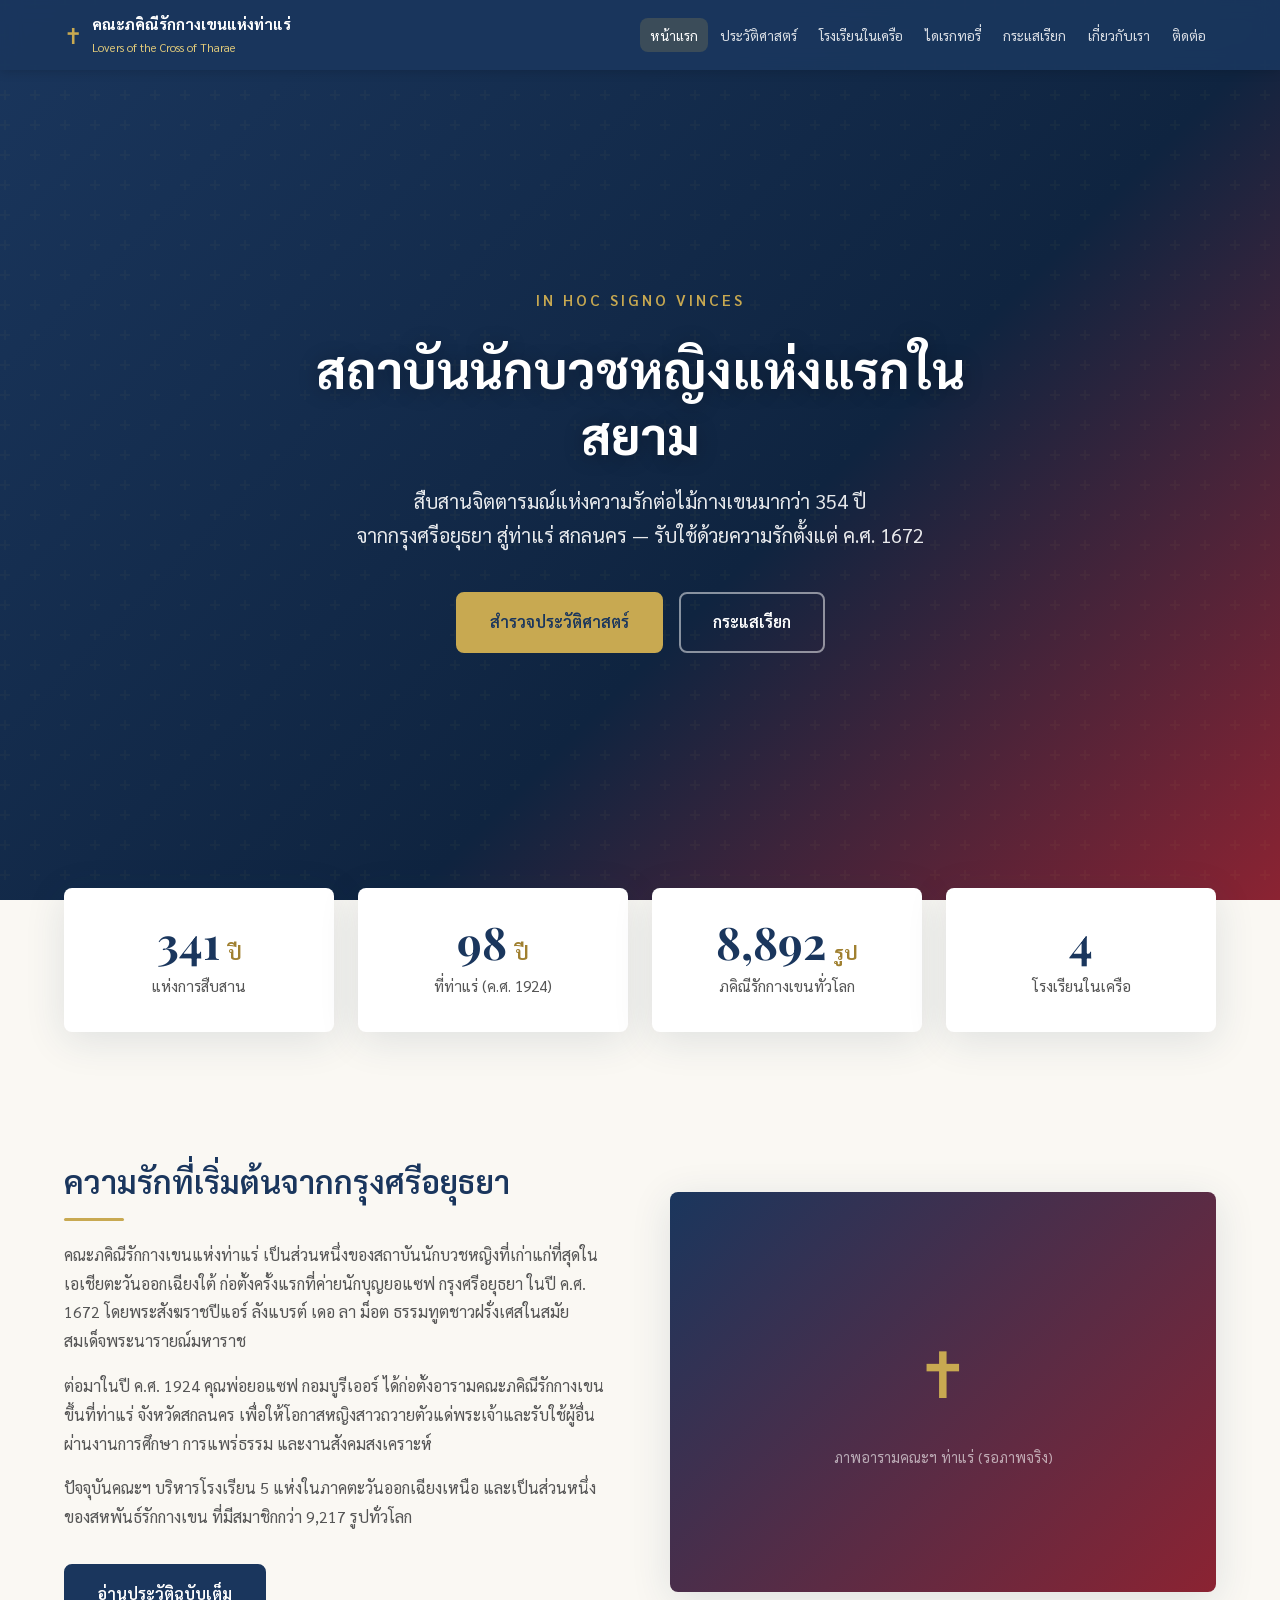
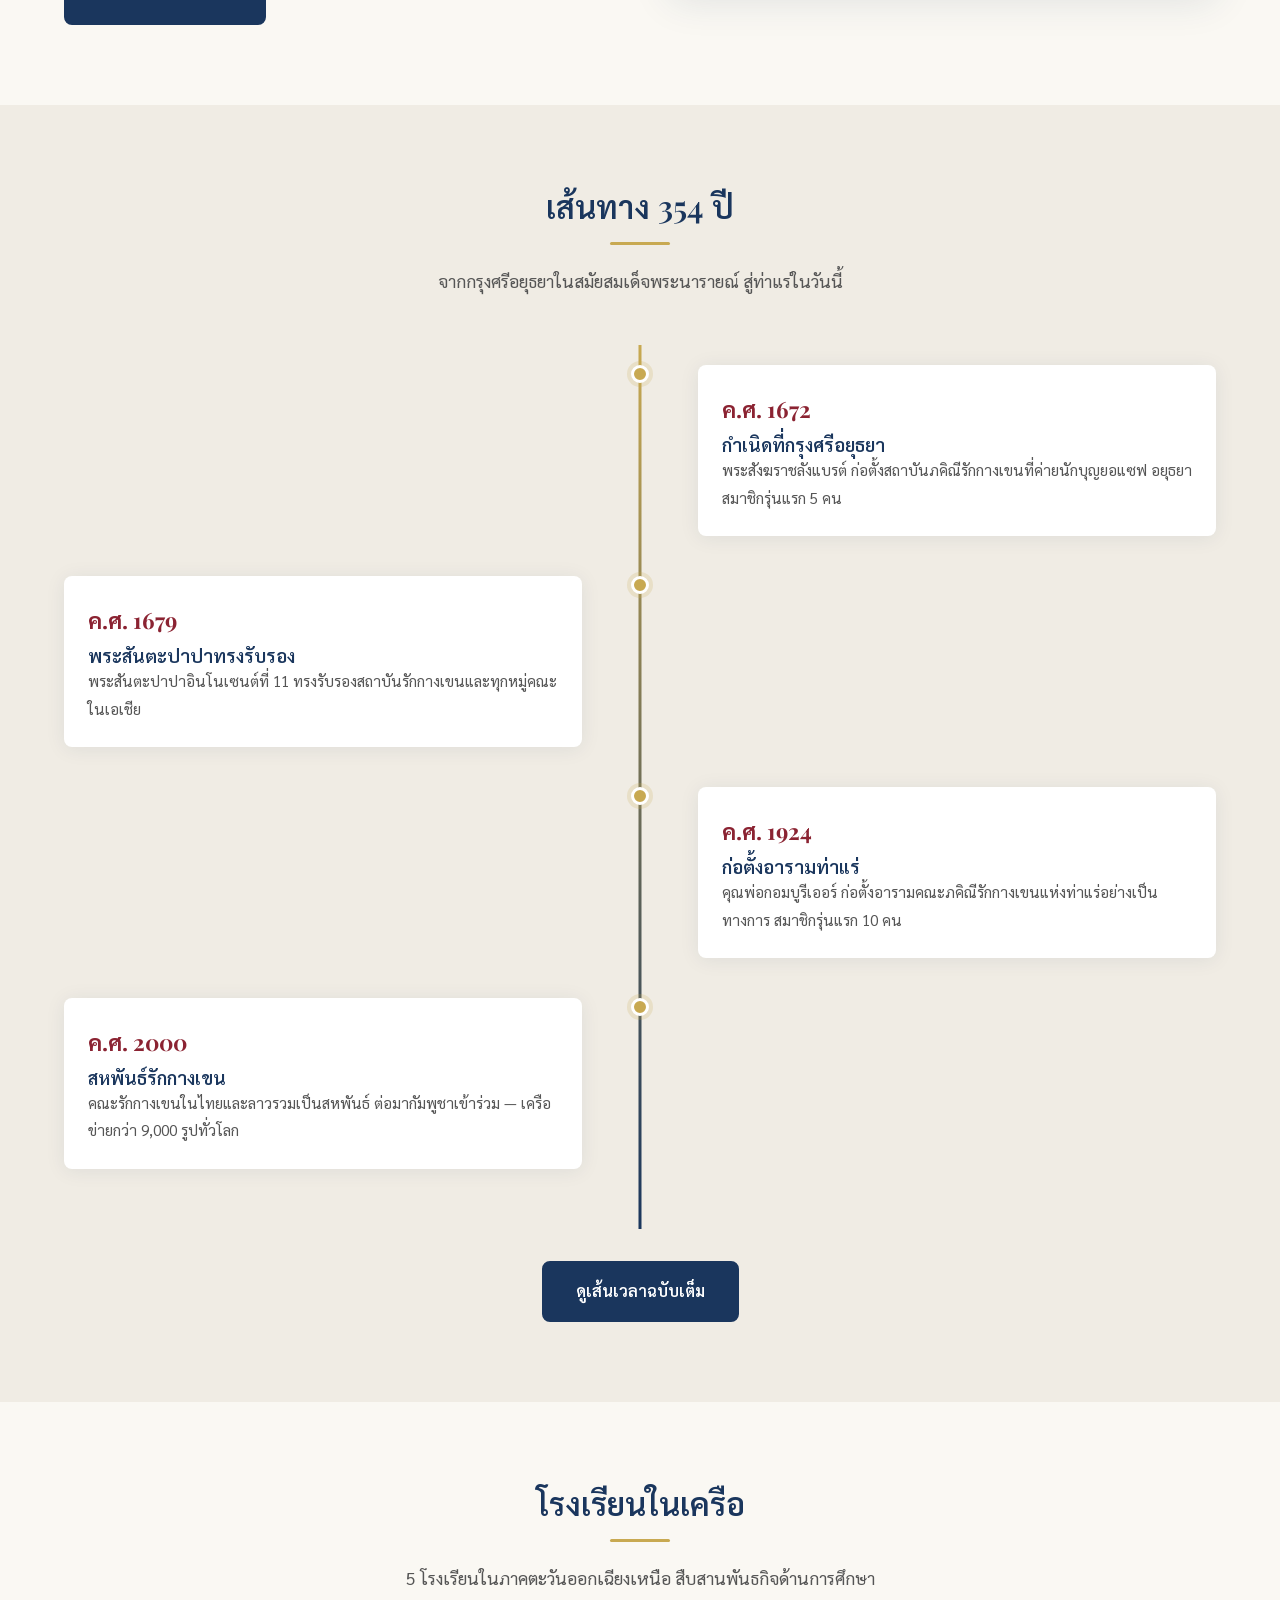
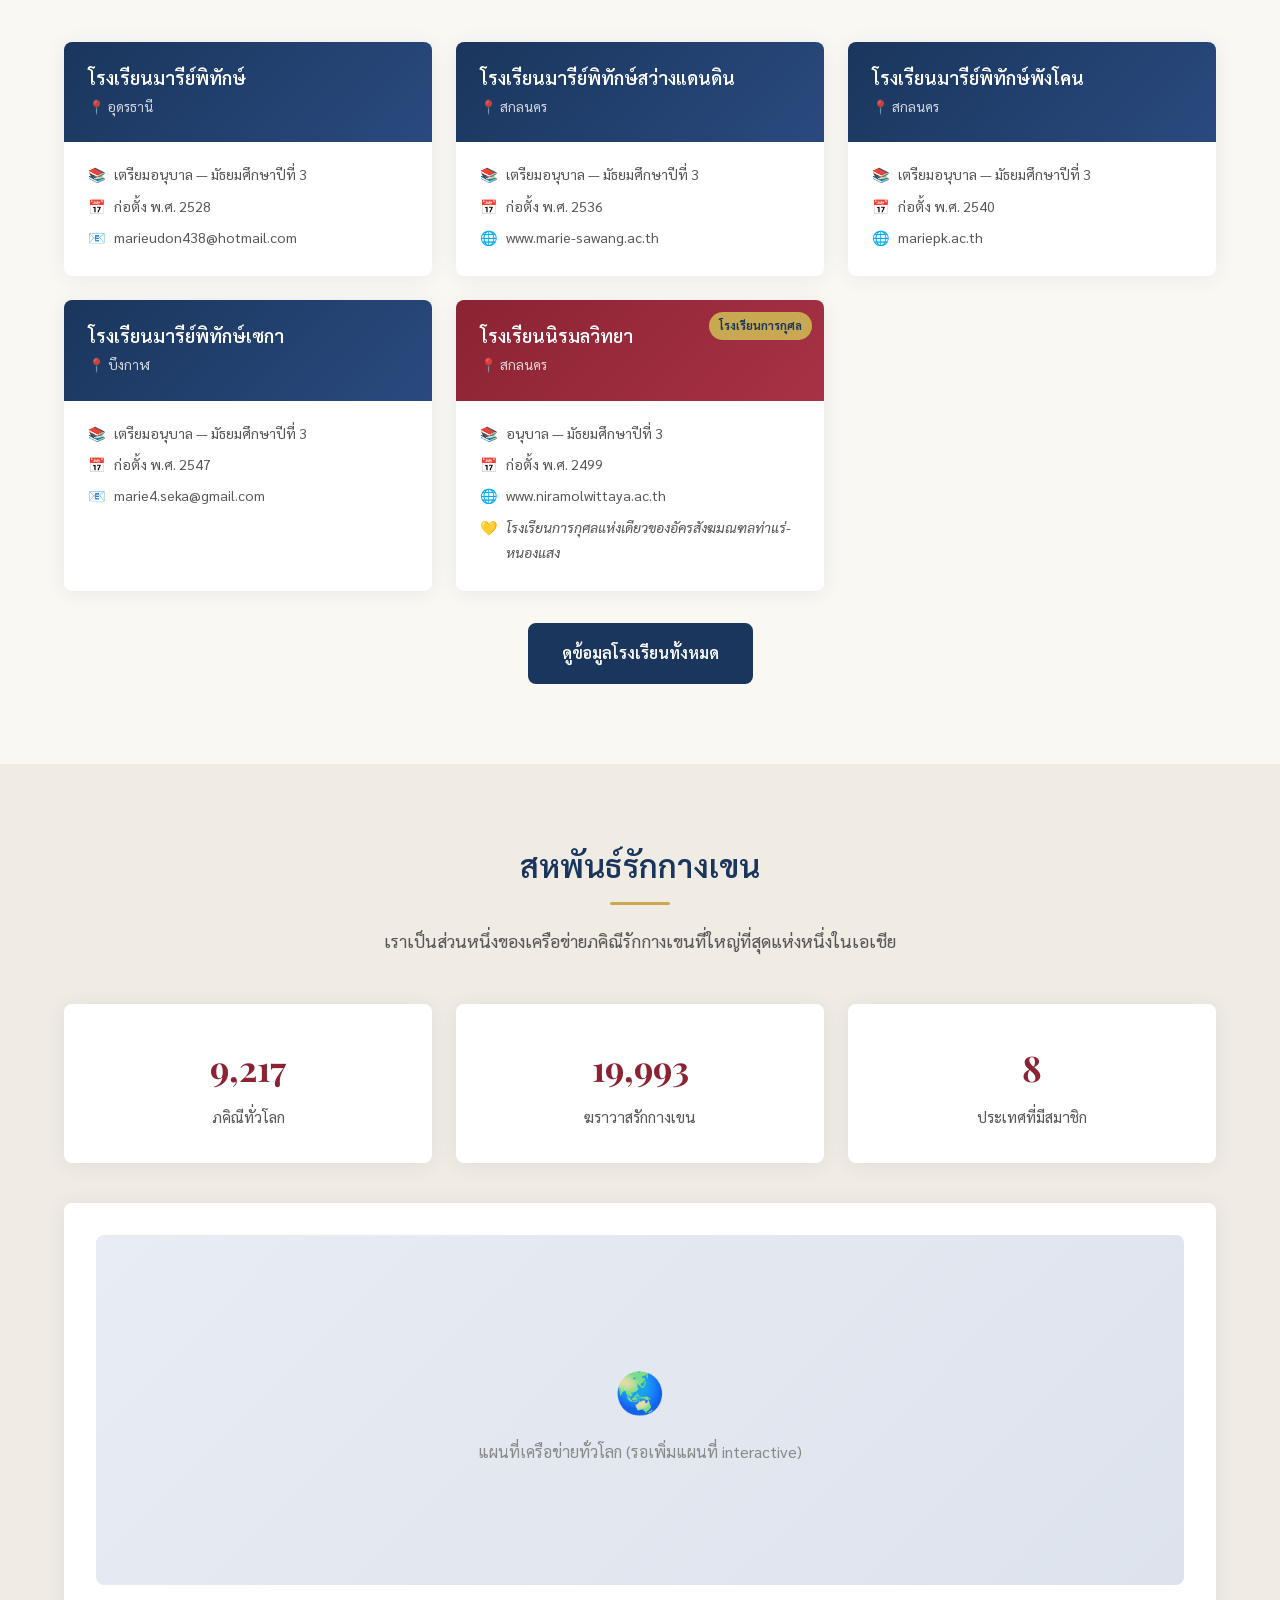
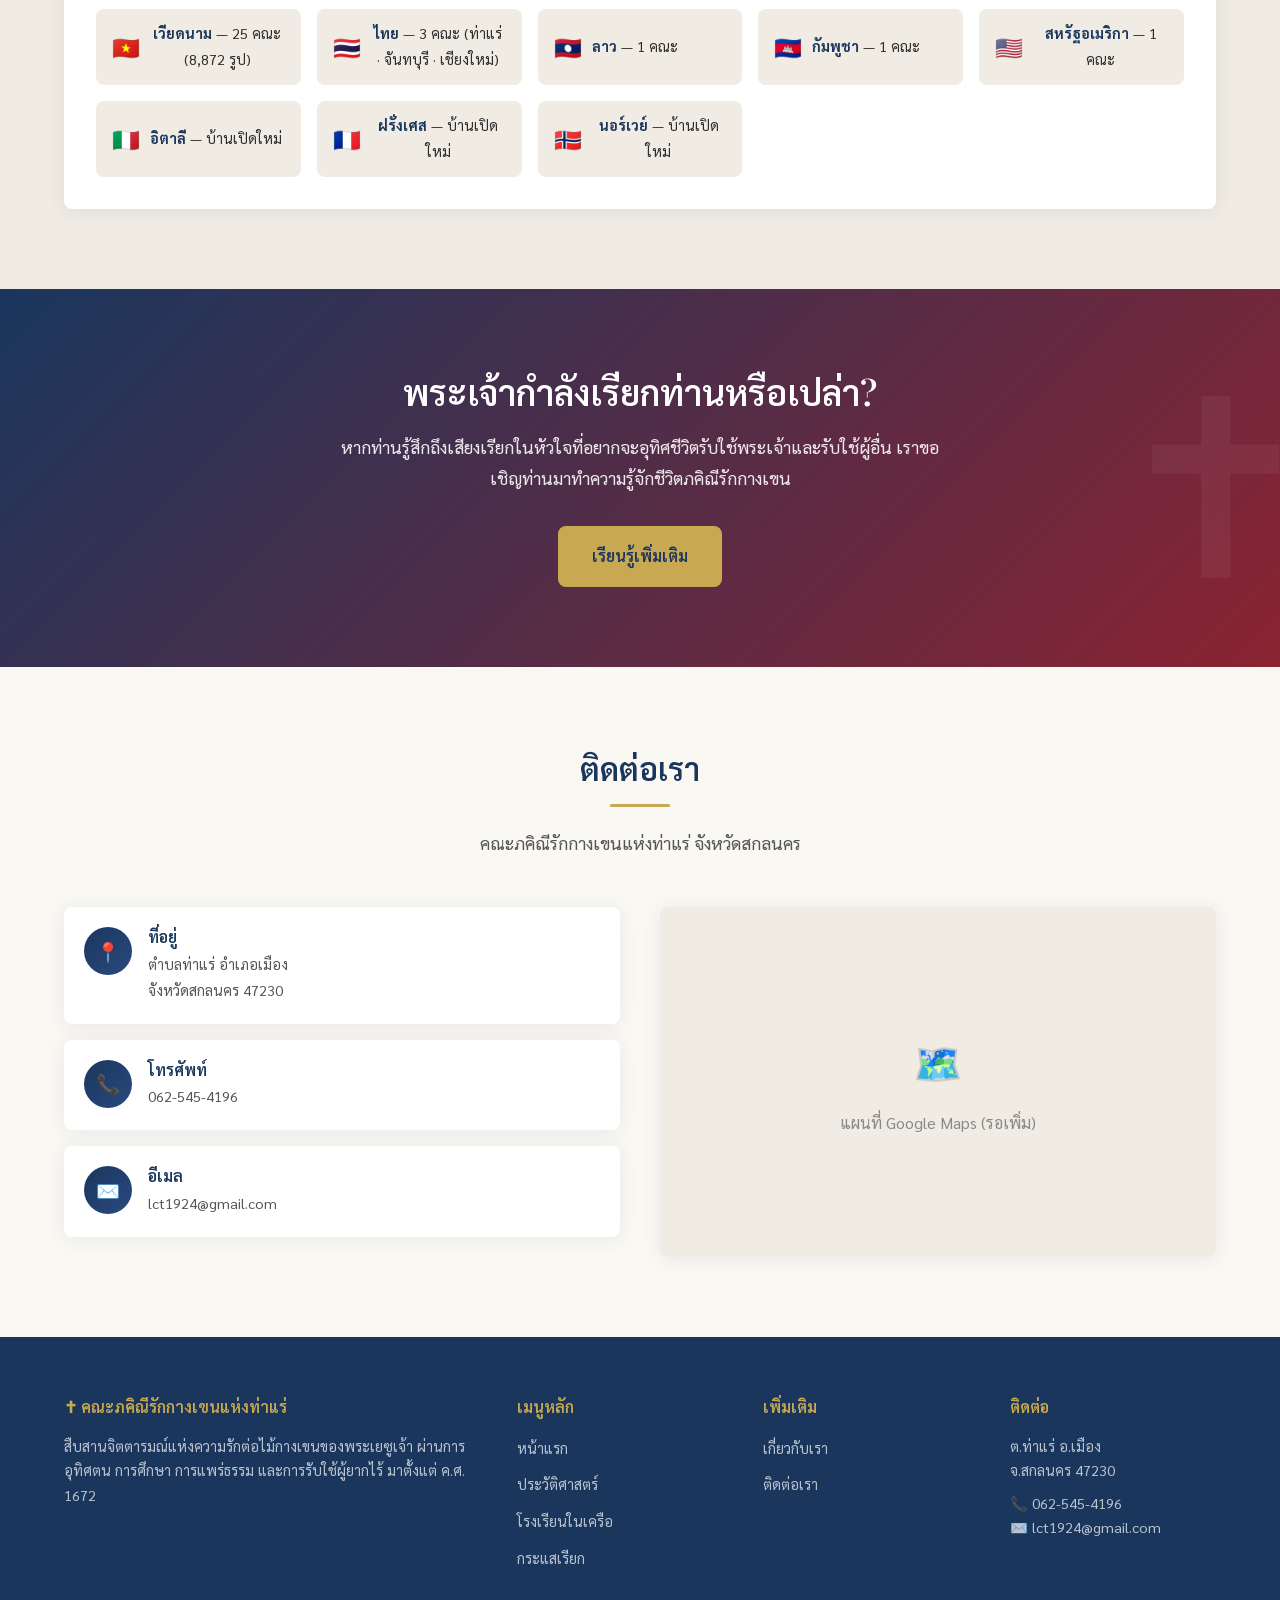
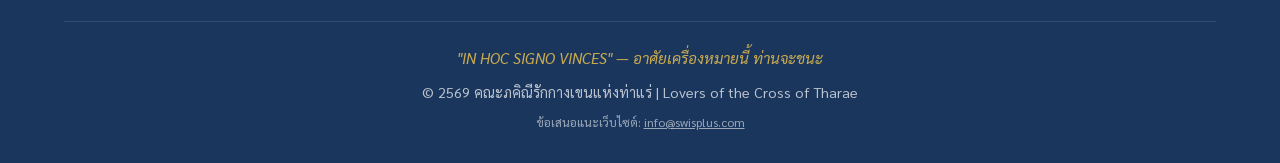
==== commit 5b9cfddc: "Update index.html" ====
--- a/index.html
+++ b/index.html
@@ -363,6 +363,7 @@
       <div class="footer-bottom">
         <p class="motto">"IN HOC SIGNO VINCES" — อาศัยเครื่องหมายนี้ ท่านจะชนะ</p>
         <p>&copy; 2569 คณะภคิณีรักกางเขนแห่งท่าแร่ | Lovers of the Cross of Tharae</p>
+        <p style="margin-top:8px;font-size:0.9em;opacity:0.8">ข้อเสนอแนะเว็บไซต์: <a href="mailto:info@swisplus.com" style="color:inherit;text-decoration:underline">info@swisplus.com</a></p>
       </div>
     </div>
   </footer>
--- a/css/style.css
+++ b/css/style.css
@@ -98,28 +98,32 @@
 .nav-brand {
   display: flex;
   align-items: center;
-  gap: 12px;
+  gap: 10px;
   color: white;
   font-weight: 700;
-  font-size: 1.05rem;
+  font-size: 0.95rem;
+  flex-shrink: 0;
+  max-width: 280px;
 }
 .nav-brand .cross-icon {
-  font-size: 1.6rem;
-  color: var(--gold);
-}
-.nav-brand span { color: var(--gold-light); font-size: 0.8rem; display: block; font-weight: 400; }
+  font-size: 1.4rem;
+  color: var(--gold);
+}
+.nav-brand span { color: var(--gold-light); font-size: 0.72rem; display: block; font-weight: 400; }
 
 .nav-links {
   display: flex;
   list-style: none;
-  gap: 8px;
+  gap: 2px;
+  flex-wrap: nowrap;
 }
 .nav-links a {
   color: rgba(255,255,255,0.85);
-  padding: 8px 16px;
-  border-radius: var(--radius);
-  font-size: 0.95rem;
+  padding: 8px 10px;
+  border-radius: var(--radius);
+  font-size: 0.85rem;
   transition: all var(--transition);
+  white-space: nowrap;
 }
 .nav-links a:hover, .nav-links a.active {
   color: white;
